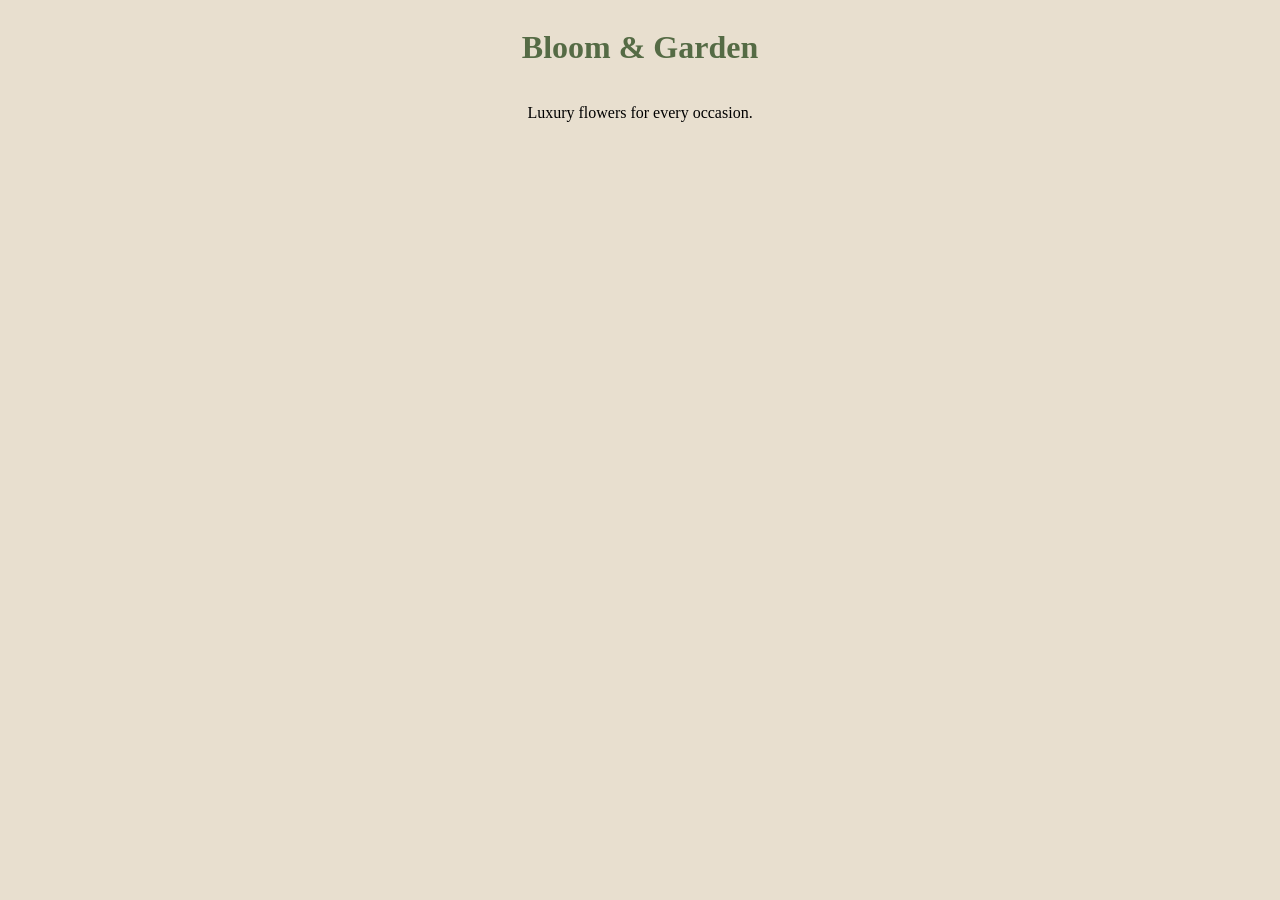
==== index.html @ 964f8f02 "first commit" ====
<!DOCTYPE html>
<html lang="en">
<head>
    <meta charset="UTF-8">
    <meta name="viewport" content="width=device-width, initial-scale=1.0">
    <title>Bloom & Garden | Luxury Flower Shop</title> 
    <link rel="stylesheet" href="style.css">
</head>
<body> 
    <h1>Bloom & Garden</h1>
<p>Luxury flowers for every occasion.</p>  
</body>
</html>
---- style.css ----
body {  
    text-align: center; 
   display: flex;
flex-direction: column; 
background-color: #e8dfcf;
} 
h1 { 
    color: #556B45;
}
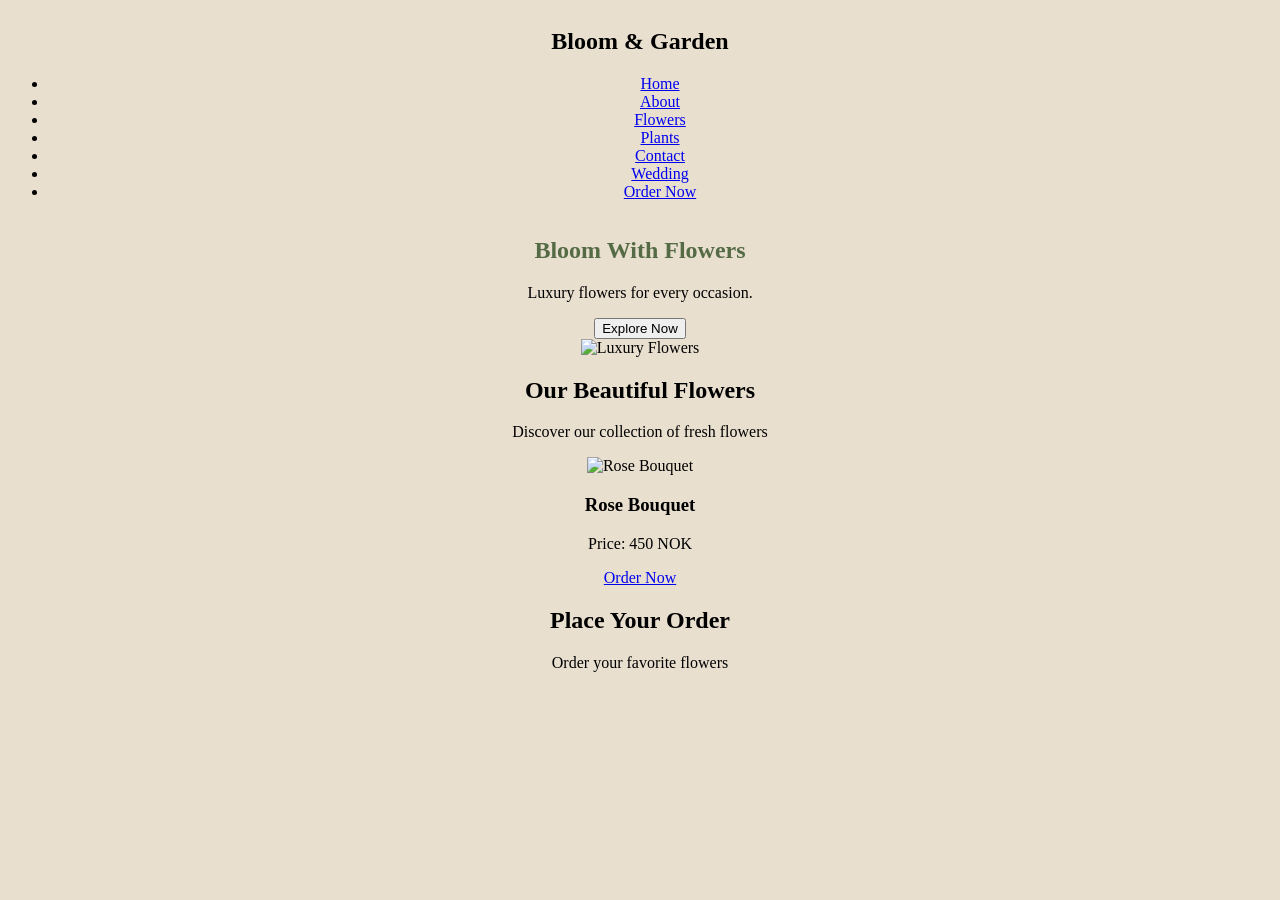
==== commit f28ec274: "First project upload" ====
--- a/index.html
+++ b/index.html
@@ -7,7 +7,54 @@
     <link rel="stylesheet" href="style.css">
 </head>
 <body> 
-    <h1>Bloom & Garden</h1>
-<p>Luxury flowers for every occasion.</p>  
+ <header>
+    <nav class="navbar">
+        <h2 class="logo">Bloom & Garden</h2>
+
+        <ul class="nav-links"> 
+            <li><a href="#">Home</a></li>
+            <li><a href="#">About</a></li>
+            <li><a href="#">Flowers</a></li>
+            <li><a href="#">Plants</a></li>
+            <li><a href="#">Contact</a></li> 
+            <li><a href="#">Wedding</a></li>
+        <li><a href="#">Order Now</a></li>
+        </ul>
+    </nav>
+</header>
+
+<section class="hero">
+    <div class="hero-text">
+        <h1>
+    Bloom
+    <span>With</span>
+    Flowers
+</h1>
+        <p>Luxury flowers for every occasion.</p>
+        <button>Explore Now</button>
+    </div> 
+    <img src="images/Romantic Pink and White Flower Bouquet.png" alt="Luxury Flowers" class="hero-image">
+</section> 
+<section class="flowers">
+    <h2>Our Beautiful Flowers</h2>
+    <p>Discover our collection of fresh flowers</p> 
+    <div class="flower-grid">
+
+    <div class="flower-card">
+        <img src="images/Romantic Pink and White Flower Bouquet.png" alt="Rose Bouquet"> 
+        <div class="flower-info">
+            <h3>Rose Bouquet</h3>
+            <p>Price: 450 NOK</p>
+
+        <a href="#order-form" class="order-button">Order Now</a> 
+
+    </div>
+
+</div>
+</section> 
+<section id="order-form">
+    <h2>Place Your Order</h2>
+    <p>Order your favorite flowers</p>
+</section> 
 </body>
 </html>
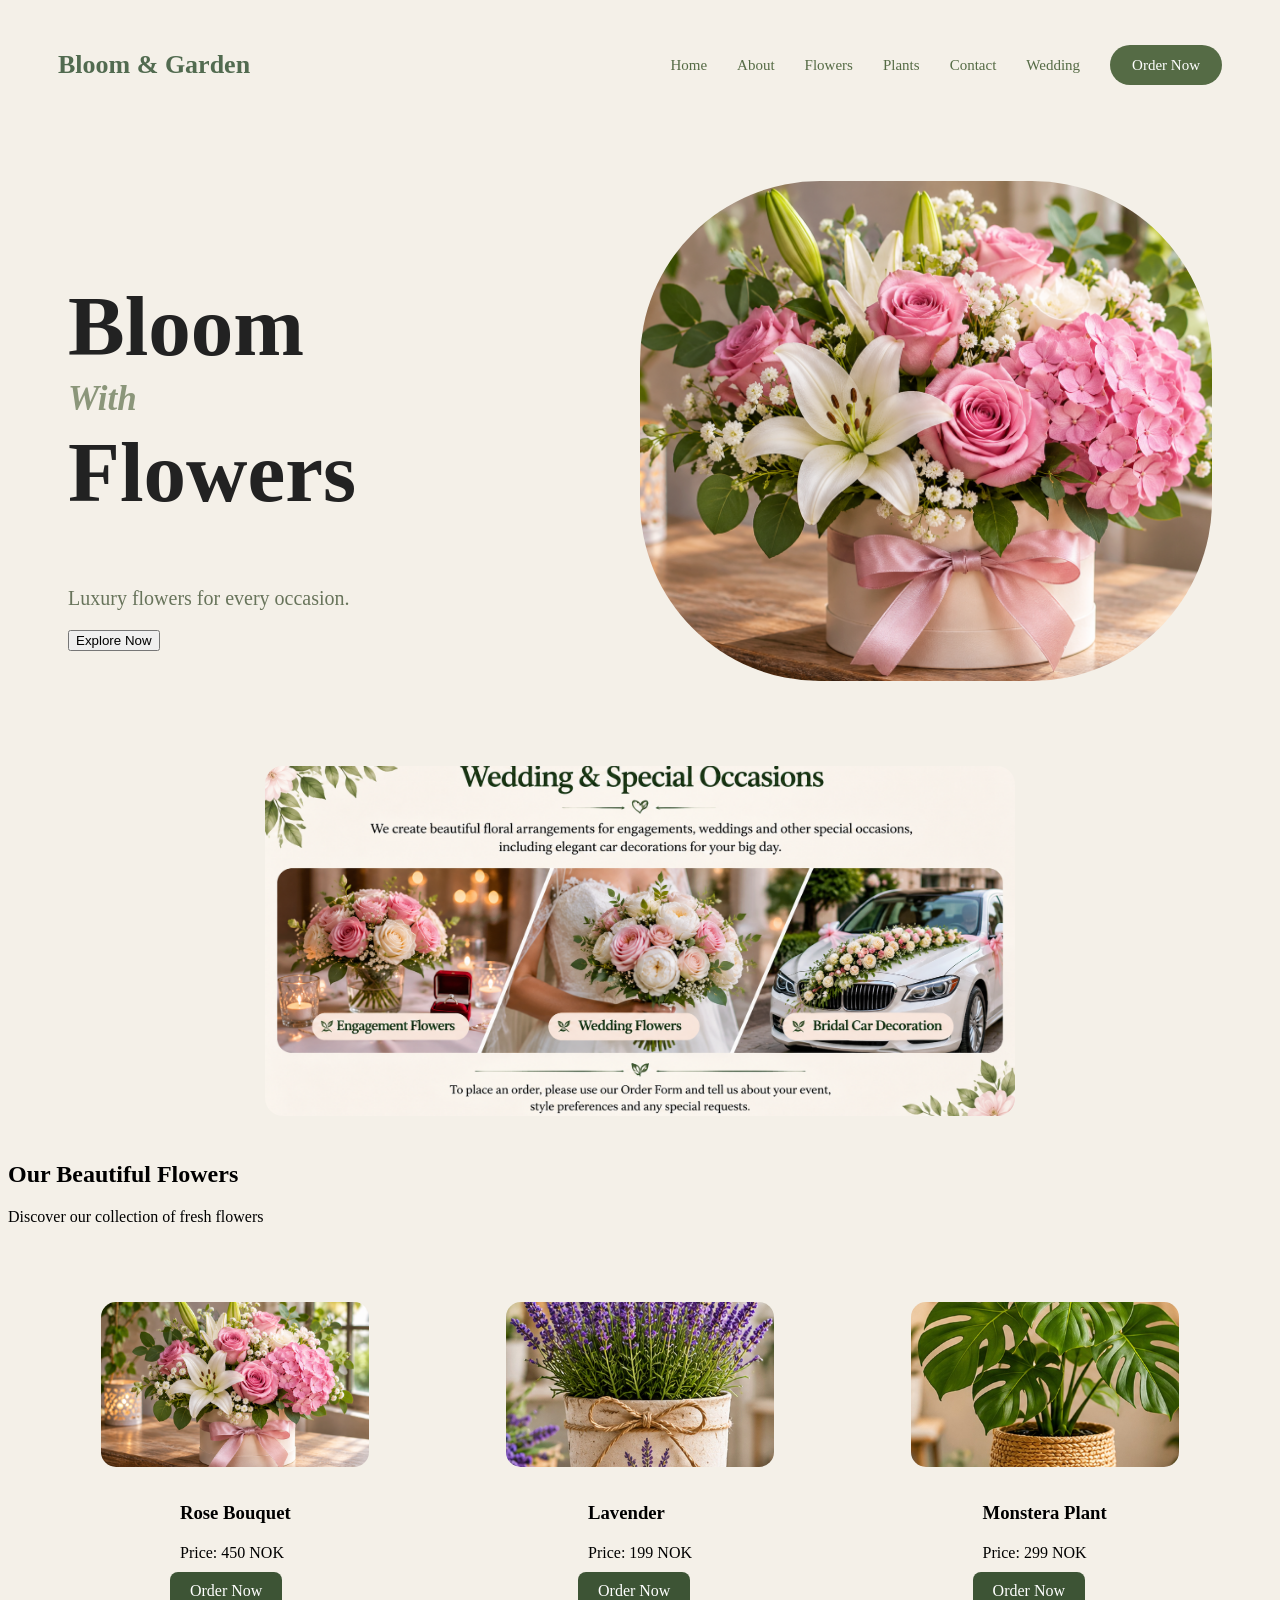
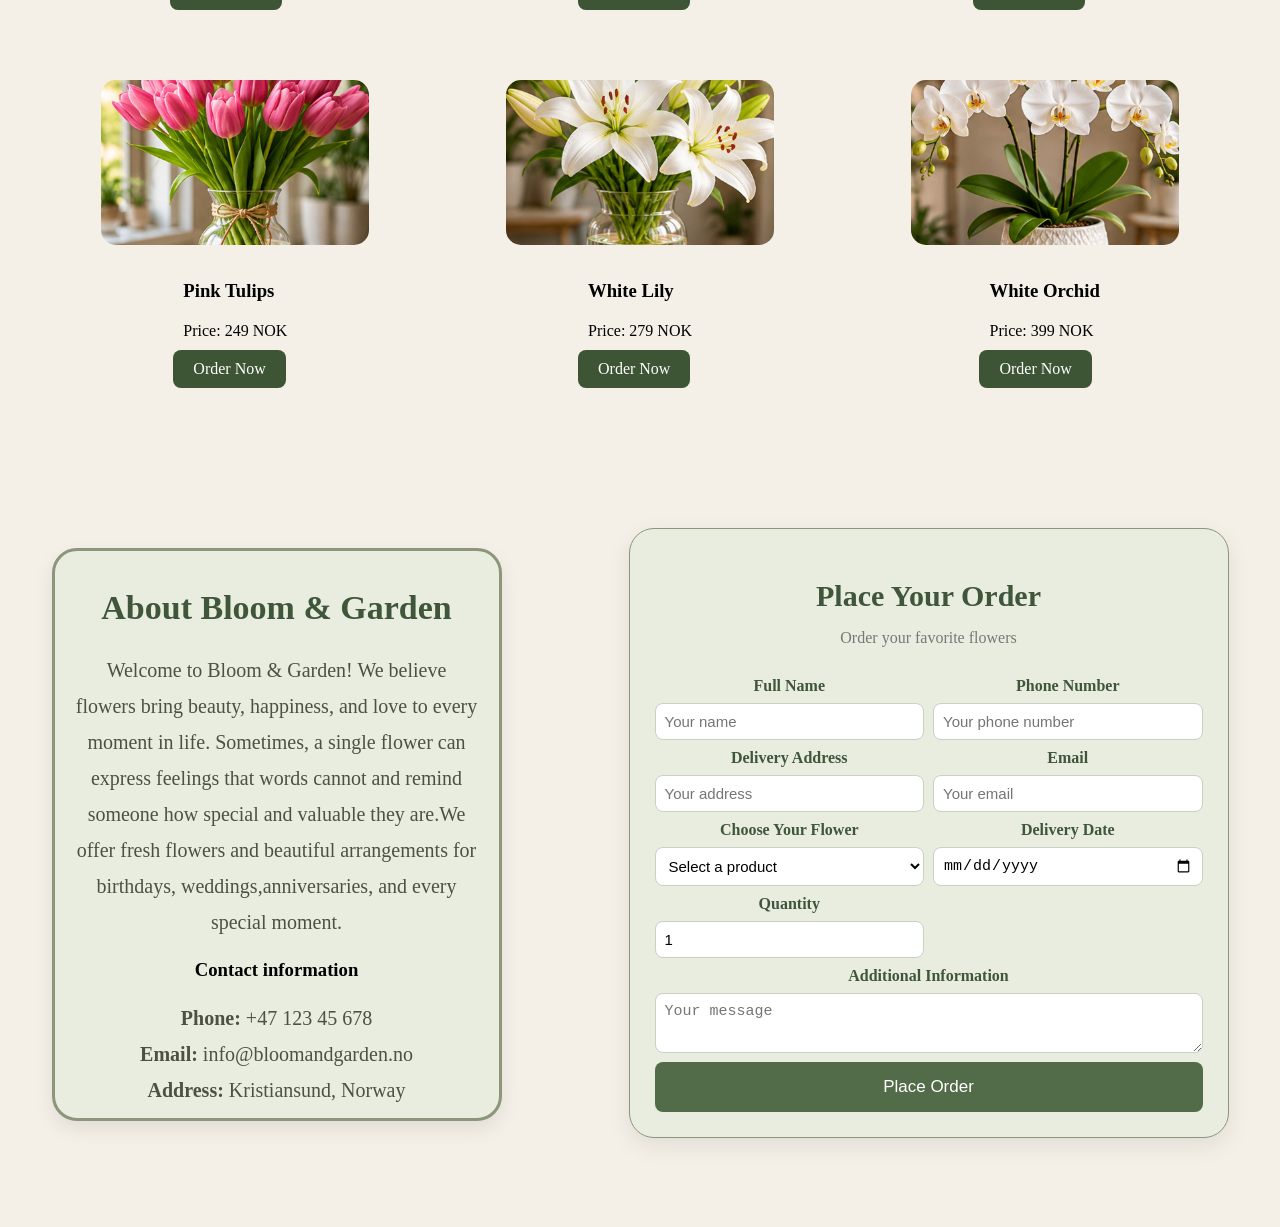
==== commit b24ecf8b: "Complete Bloom Garden website" ====
--- a/index.html
+++ b/index.html
@@ -4,7 +4,7 @@
     <meta charset="UTF-8">
     <meta name="viewport" content="width=device-width, initial-scale=1.0">
     <title>Bloom & Garden | Luxury Flower Shop</title> 
-    <link rel="stylesheet" href="style.css">
+    <link rel="stylesheet" href="css/style.css">
 </head>
 <body> 
  <header>
@@ -12,18 +12,18 @@
         <h2 class="logo">Bloom & Garden</h2>
 
         <ul class="nav-links"> 
-            <li><a href="#">Home</a></li>
-            <li><a href="#">About</a></li>
-            <li><a href="#">Flowers</a></li>
+            <li><a href="#home">Home</a></li>
+            <li><a href="#about">About</a></li>
+            <li><a href="#flowers">Flowers</a></li>
             <li><a href="#">Plants</a></li>
             <li><a href="#">Contact</a></li> 
             <li><a href="#">Wedding</a></li>
-        <li><a href="#">Order Now</a></li>
+        <li><a href="#order-form">Order Now</a></li>
         </ul>
     </nav>
 </header>
 
-<section class="hero">
+<section class="hero" id="home">
     <div class="hero-text">
         <h1>
     Bloom
@@ -31,11 +31,18 @@
     Flowers
 </h1>
         <p>Luxury flowers for every occasion.</p>
-        <button>Explore Now</button>
+        <button onclick="document.getElementById('flowers').scrollIntoView({behavior:'smooth'})">Explore Now</button>
     </div> 
     <img src="images/Romantic Pink and White Flower Bouquet.png" alt="Luxury Flowers" class="hero-image">
-</section> 
-<section class="flowers">
+</section>  
+
+<section class="wedding-section">
+    
+
+    <img src="images/wedding-special.jpq.png" alt="Wedding Flowers and Bridal Car Decoration">
+
+</section>
+<section class="flowers" id="flowers">
     <h2>Our Beautiful Flowers</h2>
     <p>Discover our collection of fresh flowers</p> 
     <div class="flower-grid">
@@ -46,15 +53,143 @@
             <h3>Rose Bouquet</h3>
             <p>Price: 450 NOK</p>
 
-        <a href="#order-form" class="order-button">Order Now</a> 
+        <a href="#order-form" class="order-button" data-product="Rose Bouquet">Order Now</a>
+    </div> 
+    </div>
+<div class="flower-card">
+    <img src="images/lavender.jpg" alt="Lavender">
+    <div class="flower-info">
+        <h3>Lavender</h3>
+        <p>Price: 199 NOK</p>
+        <a href="#order-form" class="order-button">Order Now</a>
+    </div>
+</div>
 
+<div class="flower-card">
+    <img src="images/monstera.jpg" alt="Monstera Plant">
+    <div class="flower-info">
+        <h3>Monstera Plant</h3>
+        <p>Price: 299 NOK</p>
+        <a href="#order-form" class="order-button">Order Now</a>
+    </div>
+</div>
+
+<div class="flower-card">
+    <img src="images/pink-tulips.jpg" alt="Pink Tulips">
+    <div class="flower-info">
+        <h3>Pink Tulips</h3>
+        <p>Price: 249 NOK</p>
+        <a href="#order-form" class="order-button">Order Now</a>
+    </div>
+</div>
+
+<div class="flower-card">
+    <img src="images/white-lily.jpg" alt="White Lily">
+    <div class="flower-info">
+        <h3>White Lily</h3>
+        <p>Price: 279 NOK</p>
+        <a href="#order-form" class="order-button">Order Now</a>
+    </div>
+</div>
+
+<div class="flower-card">
+    <img src="images/white-orchid.jpg" alt="White Orchid">
+    <div class="flower-info">
+        <h3>White Orchid</h3>
+        <p>Price: 399 NOK</p>
+        <a href="#order-form" class="order-button">Order Now</a>
+    </div>
+</div>
+</div>
+</section> 
+<div class="about-order">
+    <section id="about">
+        <h2>About Bloom & Garden</h2>
+        <p> 
+            Welcome to Bloom & Garden! 
+            We believe flowers bring beauty, 
+            happiness, and love to every moment in life. 
+            Sometimes, a single flower can express feelings that 
+            words cannot and remind someone how special and 
+            valuable they are.We offer fresh flowers and beautiful  
+            arrangements for birthdays, weddings,anniversaries, 
+            and every special moment.
+        </p>  
+
+<div class="contact-info"> 
+    <h3>Contact information</h3> 
+ 
+<p>
+    <strong>Phone:</strong> +47 123 45 678
+    <br>
+    <strong>Email:</strong> info@bloomandgarden.no 
+    <br>
+<strong>Address:</strong> Kristiansund, Norway
+</p> 
+</div>
+    </section> 
+
+<section id="order-form">
+    <h2>Place Your Order</h2>
+    <p>Order your favorite flowers</p> 
+    <form id="orderForm">
+
+  <div class="form-grid">
+
+    <div class="form-group">
+      <label for="name">Full Name</label>
+      <input type="text" id="name" placeholder="Your name" required>
     </div>
 
+    <div class="form-group">
+      <label for="phone">Phone Number</label>
+      <input type="tel" id="phone" placeholder="Your phone number" required>
+    </div>
+<div class="form-group">
+    <label for="address">Delivery Address</label>
+    <input type="text" id="address" placeholder="Your address">
 </div>
+    <div class="form-group">
+      <label for="email">Email</label>
+      <input type="email" id="email" placeholder="Your email">
+    </div>
+
+    <div class="form-group">
+      <label for="product">Choose Your Flower</label>
+      <select id="product" required>
+        <option value="">Select a product</option> 
+        <option value="Rose Bouquet">Rose Bouquet</option>
+        <option value="White Lily">White Lily</option>
+        <option>Lavender</option>
+        <option>Monstera Plant</option>
+        <option>Pink Tulips</option>
+      </select>
+    </div>
+
+    <div class="form-group">
+      <label for="date">Delivery Date</label>
+      <input type="date" id="date" required>
+    </div>
+
+    <div class="form-group">
+      <label for="quantity">Quantity</label>
+      <input type="number" id="quantity" min="1" value="1">
+    </div>
+
+    <div class="form-group full-width">
+      <label for="message">Additional Information</label>
+      <textarea id="message" placeholder="Your message"></textarea>
+    </div>
+
+    <button type="submit" class="order-submit">
+      Place Order
+    </button>
+
+  </div>
+
+</form>
 </section> 
-<section id="order-form">
-    <h2>Place Your Order</h2>
-    <p>Order your favorite flowers</p>
-</section> 
+</div>  
+<script src="js/script.js"></script>
 </body>
 </html>
--- a/css/style.css
+++ b/css/style.css
@@ -0,0 +1,426 @@
+body {  
+    text-align: center; 
+   display: flex;
+flex-direction: column; 
+background-color: #F7F4EA;
+} 
+h1 { 
+    color: #556B45;
+}
+/* Navigation Bar */
+
+header {
+    width: 100%;
+    background-color: #f4f0e8;
+}
+
+.navbar {
+    display: flex;
+    justify-content: space-between;
+    align-items: center;
+    padding: 20px 50px;
+}
+
+.logo {
+    color: #526B50;
+    font-size: 26px;
+}
+
+.nav-links {
+    display: flex;
+    list-style: none;
+    gap: 30px;
+}
+
+.nav-links a {
+    text-decoration: none;
+    color: #333;
+    font-size: 16px;
+} 
+.hero { 
+    width: 100%; 
+    box-sizing: border-box;
+    display: flex;
+    align-items: center;
+    justify-content: space-between;
+    padding: 60px;
+    gap: 40px;
+}
+
+.hero-text {
+    flex: 1;
+    text-align: left;
+}
+
+.hero-image {
+    width: 50%;
+    height: 500px;
+    object-fit: cover;
+    border-radius: 180px;
+} 
+body {
+    background-color: #F4F0E8;
+}
+
+header {
+    background-color: #F4F0E8;
+}
+
+.hero-text {
+    text-align: left;
+}
+
+    .hero-text h1 {
+    font-size: 85px;
+    line-height: 1.05;
+    color: #222;
+    font-family: Georgia, serif;
+}
+
+.hero-text h1 span {
+    display: block;
+    font-size: 35px;
+    font-style: italic;
+    color: #8B967A;
+    margin: 10px 0;
+}
+.nav-links a {
+    text-decoration: none;
+    color: #556B45;
+    font-size: 15px;
+    font-weight: 500;
+}
+
+.nav-links li:last-child a {
+    background-color: #556B45;
+    color: #FFFFFF;
+    padding: 12px 22px;
+    border-radius: 30px;
+}
+.hero-text p {
+    font-size: 20px;
+    color: #68745B;
+} 
+ .flower-grid {
+    display: grid;
+    grid-template-columns: repeat(3, 1fr);
+    gap: 30px;
+    padding: 40px;
+}
+.flower-card {
+    display: flex;
+    align-items: center;
+    gap: 25px;
+    flex-direction: column;
+    background-color: #F4F0E8;
+    padding: 20px;
+} 
+.flower-card img {
+    width: 100%;
+    height: 220px;
+    object-fit: cover;
+    border-radius: 15px;
+} 
+.flower-card h3,
+.flower-card p,
+.flower-card button {
+    margin: 10px;
+} 
+.flowers {
+    text-align: left;
+}
+
+.flower-info {
+    display: flex;
+    flex-direction: column;
+    align-items: flex-start;
+    text-align: left;
+    flex: 1;
+}
+/* ORDER FORM DESIGN */
+
+#order-form { 
+    width: 40%;
+    max-width: 600px;
+    margin: 80px auto;
+    padding: 25px;
+    background-color: #e8eddf;
+    border: 1px solid #8b967a;
+    border-radius: 25px;
+    box-shadow: 0 8px 25px rgba(0, 0, 0, 0.08);
+    box-sizing: border-box;
+}
+
+#order-form h2 {
+    text-align: center;
+    color: #40563b;
+    font-size: 30px;
+    margin-bottom: 12px;
+}
+
+#order-form p {
+    text-align: center;
+    color: #777;
+    margin-bottom: 30px;
+}
+
+#order-form .form-grid {
+    display: grid;
+    grid-template-columns: repeat(2, minmax(0, 1fr));
+    gap: 9px;
+}
+
+#order-form .form-group {
+    display: flex;
+    flex-direction: column;
+    gap: 8px;
+}
+
+#order-form .form-group label {
+    color: #40563b;
+    font-weight: 600;
+}
+
+#order-form input,
+#order-form select,
+#order-form textarea {
+    width: 100%;
+    padding: 9px;
+    border: 1px solid #c9d1c2;
+    border-radius: 8px;
+    background-color: white;
+    font-size: 15px;
+    box-sizing: border-box;
+}
+
+#order-form textarea {
+    min-height: 60px;
+    resize: vertical;
+}
+
+#order-form .full-width {
+    grid-column: 1 / -1;
+}
+
+#order-form .order-submit {
+    grid-column: 1 / -1;
+    padding: 15px;
+    background-color: #526b48;
+    color: white;
+    border: none;
+    border-radius: 8px;
+    font-size: 17px;
+    cursor: pointer;
+}
+
+#order-form .order-submit:hover {
+    background-color: #3d5435;
+}
+
+/* MOBILE RESPONSIVE */ 
+
+@media (max-width: 600px) {
+    #order-form {
+        margin: 40px 15px;
+        padding: 22px; 
+        width: calc(100% - 30px);
+max-width: 100%;
+box-sizing: border-box; 
+    }
+
+    .flower-grid {
+    display: grid !important;
+    grid-template-columns: 1fr !important;
+    gap: 20px !important;
+    width: 100% !important; 
+    justify-items: center !important;
+}
+
+.flower-card {
+    min-width: 0;
+    width: 100%; 
+    max-width: 280px !important; 
+    margin: 0 auto !important; 
+    text-align: center !important;
+}
+
+.flower-card img {
+    width: 100%;
+    height: 150px !important;
+    object-fit: cover;
+}
+    #order-form .form-grid {
+        grid-template-columns: repeat(2, minmax(0, 1fr));
+    }
+
+    #order-form .full-width,
+    #order-form .order-submit {
+        grid-column: 1;
+    }
+} 
+@media (min-width: 601px) and (max-width: 800px) {
+    .navbar {
+        padding: 15px 20px;
+        gap: 10px;
+    }
+
+    .logo {
+        font-size: 20px;
+    }
+
+    .nav-links {
+        gap: 12px;
+    }
+
+    .nav-links a {
+        font-size: 13px;
+    }
+} 
+.order-button {
+    display: inline-block;
+    padding: 10px 20px;
+    background-color: #3d5435;
+    color: white;
+    border-radius: 8px;
+    text-decoration: none;
+}  
+@media (max-width: 600px) {
+
+    .hero {
+        flex-direction: column !important;
+        text-align: center !important;
+        padding: 20px !important;
+    }
+
+    .hero-image {
+        width: 100% !important;
+        height: 280px !important;
+        max-width: 320px !important;
+        margin: 0 auto !important;
+    } 
+
+header, .navbar {
+    flex-direction: column !important;
+    text-align: center !important;
+    padding: 10px !important;
+}
+
+.nav-links {
+    display: flex !important;
+    flex-wrap: wrap !important;
+    justify-content: center !important;
+    gap: 10px !important;
+    margin-top: 10px !important;
+} 
+.logo,
+.logo img {
+    display: block !important;
+    margin: 0 auto 10px auto !important;
+    max-width: 120px !important;
+}
+
+.hero-image {
+    width: 100% !important;
+    height: auto !important;
+    max-height: 260px !important;
+    object-fit: contain !important;
+    border-radius: 20px !important;
+    margin-top: 15px !important;
+
+} 
+} 
+چه
+/* Wedding Section */
+.wedding-section {
+    max-width: 1100px;
+    margin: 50px auto;
+    padding: 30px 20px;
+    text-align: center;
+}
+
+.wedding-section h2 {
+    font-size: 32px;
+    margin-bottom: 20px;
+}
+
+.wedding-section p {
+    font-size: 17px;
+    line-height: 1.8;
+    max-width: 800px;
+    margin: 15px auto;
+}
+
+.wedding-section img {
+    display: block;
+    width: 100%;
+    max-width: 750px;
+    max-height: 350px;
+    object-fit: cover;
+    border-radius: 18px;
+    margin: 25px auto;
+}
+
+@media (max-width: 600px) {
+    .wedding-section h2 {
+        font-size: 24px;
+    }
+
+    .wedding-section p {
+        font-size: 15px;
+    }
+
+    .wedding-section img {
+        max-height: 230px;
+    }
+} 
+@media (min-width: 801px) {
+    .flower-card img {
+        width: 80% !important;
+        height: 165px !important;
+        display: block;
+        margin: 0 auto !important;
+    }
+} 
+.about-order {
+    display: flex;
+    align-items: flex-start;
+    justify-content: space-between;
+    gap: 40px;
+}
+
+#about,
+#order-form {
+    flex: 1;
+    min-width: 0;
+} 
+#about {
+    background: #e8eddf;
+    border: 3px solid #8b967a;
+    border-radius: 25px;
+    padding: 10px 20px; 
+    max-width: 450px;
+    box-sizing: border-box; 
+    width: 100%; 
+    flex: 0 1 520px;
+    margin: 100px   auto 0;
+    min-height: 250px;
+    display: flex;
+    flex-direction: column;
+    justify-content: center;
+    text-align: center;
+    box-shadow: 0 8px 20px rgba(0, 0, 0, 0.08);
+}
+
+#about h2 {
+    font-size: 34px;
+    color: #40563b;
+    margin-bottom: 25px;
+}
+
+#about p {
+    font-size: 20px;
+    line-height: 1.8;
+    color: #4b5145;
+    max-width: 550px;
+    margin: 0 auto;
+}
